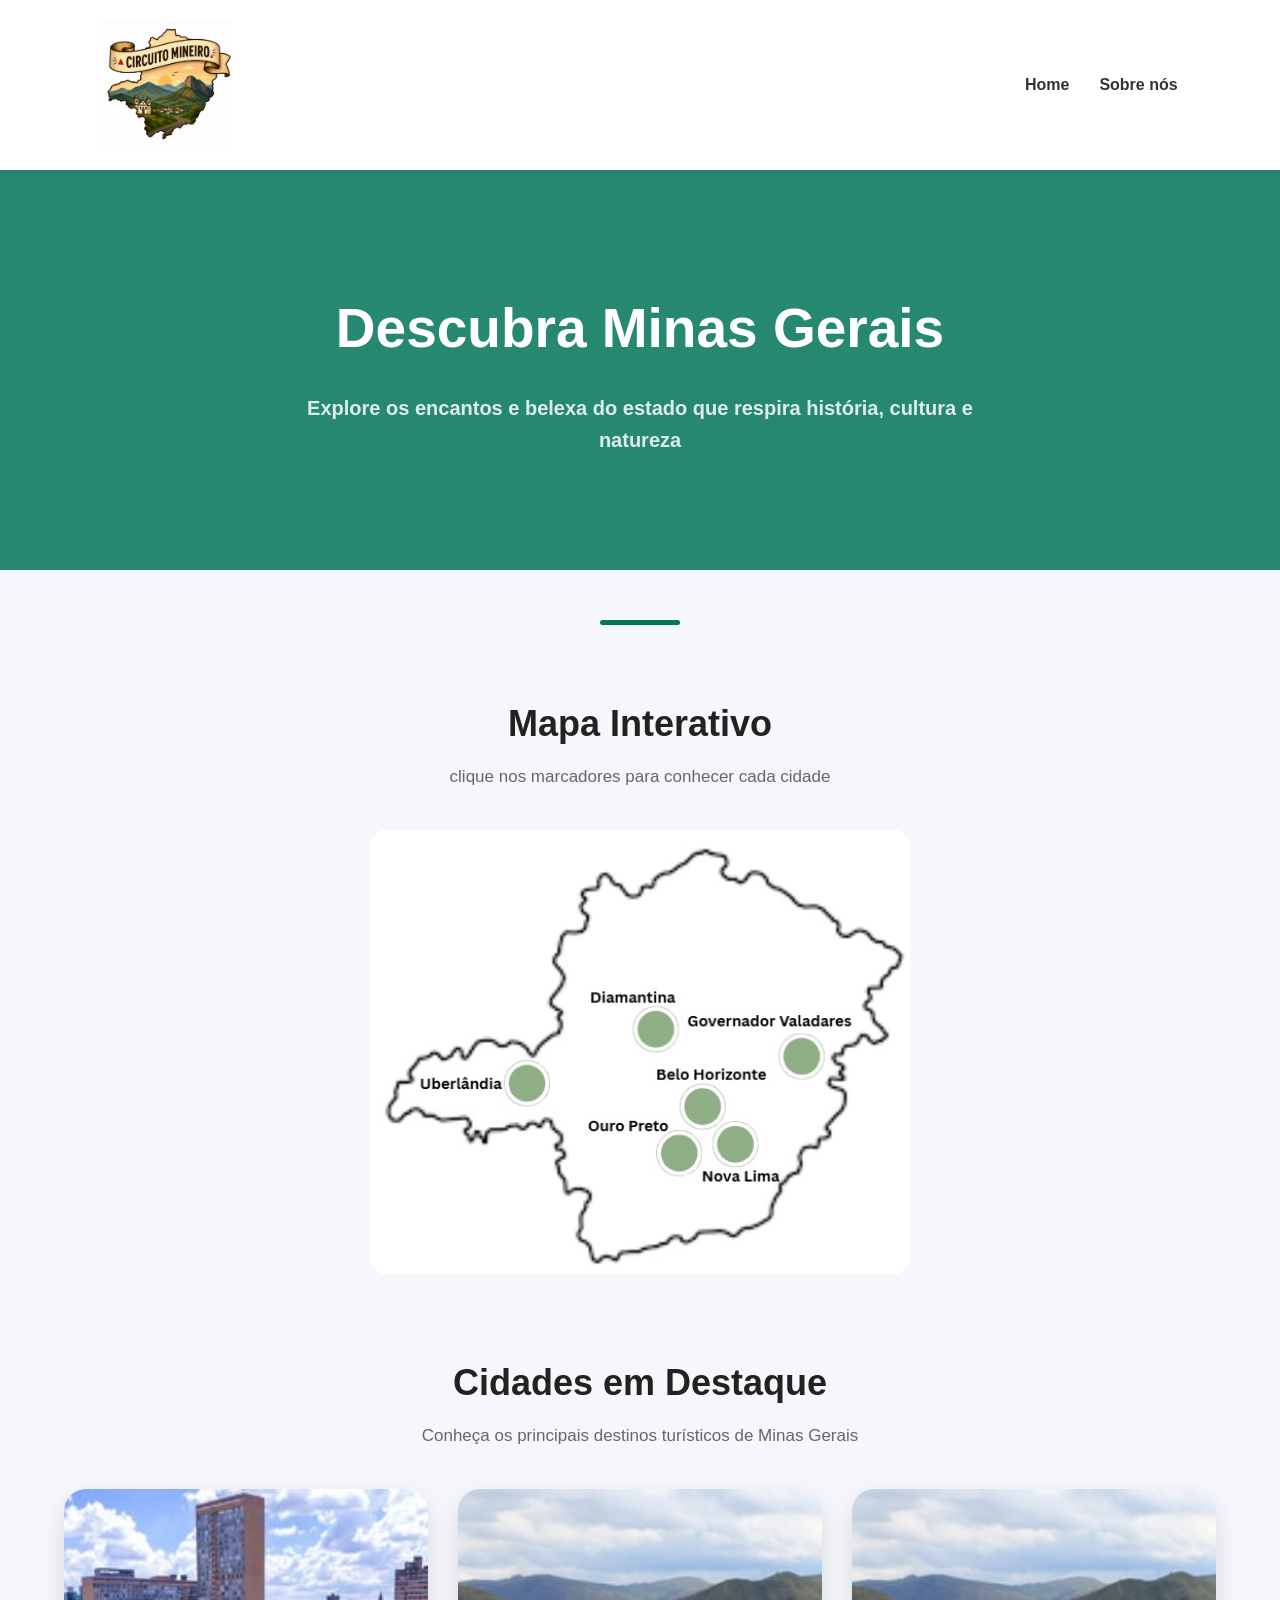
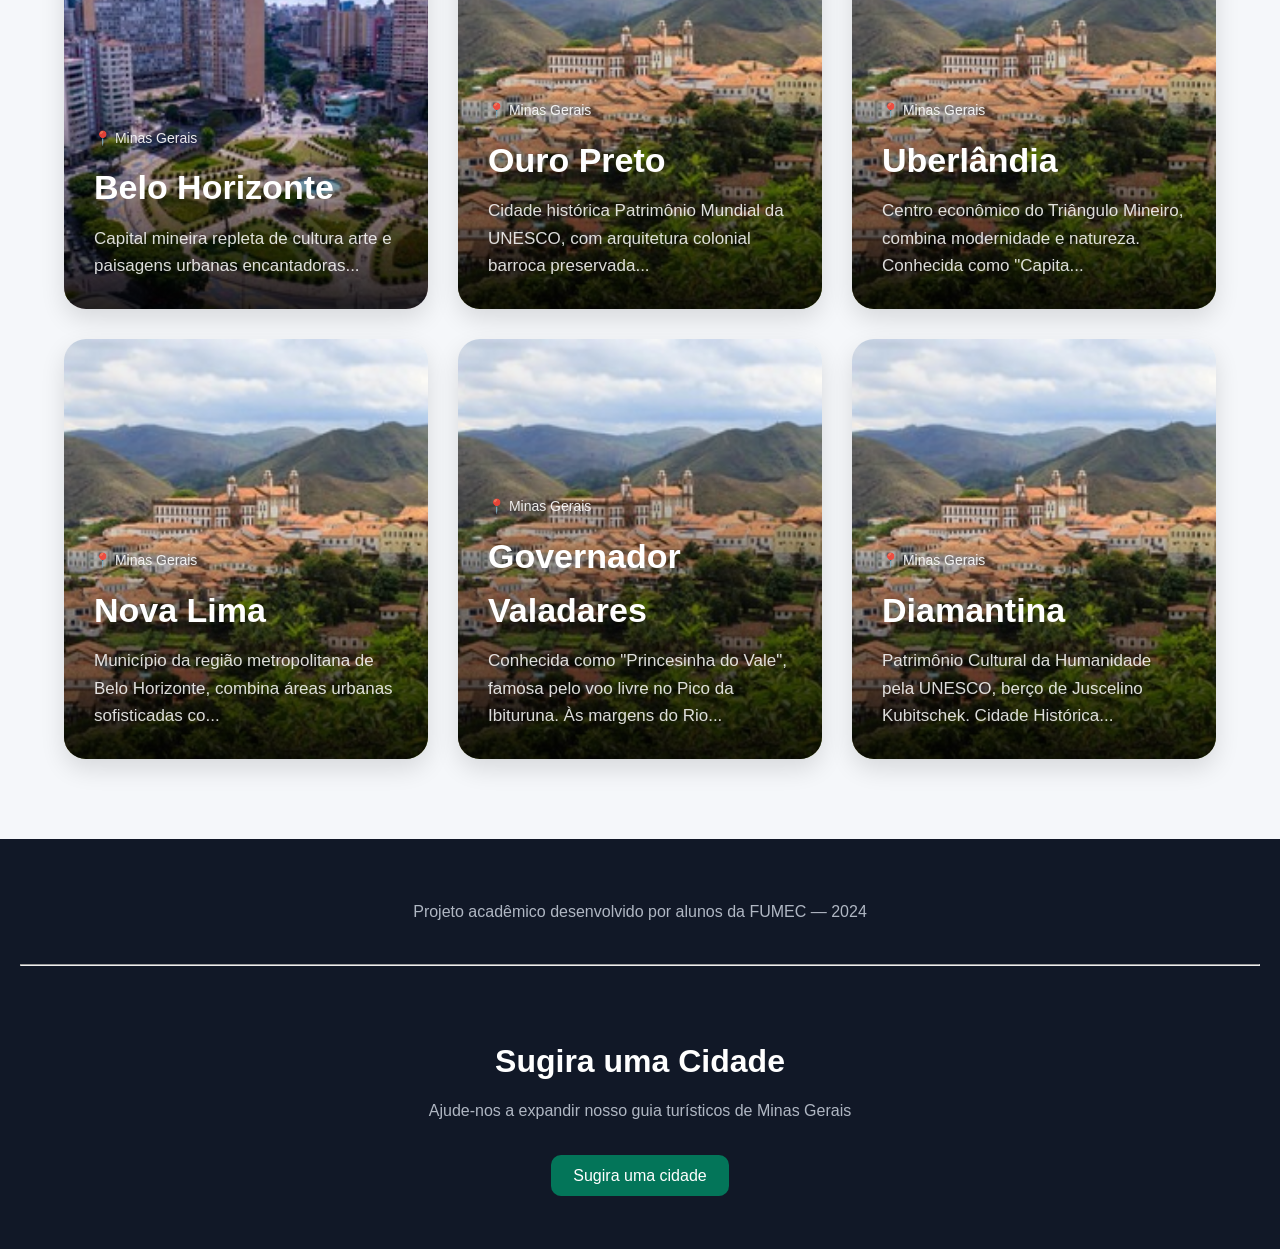
==== index.html @ 708cdb80 "mapa clicável e layout das páginas das cidades" ====
<!DOCTYPE html>
<html lang="pt-br">

<head>
    <meta charset="UTF-8">
    <meta name="viewport" content="width=device-width, initial-scale=1.0, maximum-scale=1.0">
    <title>Circuito Mineiro</title>
    <link rel="stylesheet" href="css/style.css">
</head>

<body>

    <header>

        <img class="logo" src="image/logo_site.png" alt="logo do site">

        <div class="links">
            <a href="">Home</a>
            <a href="pages/sobre_nos.html">Sobre nós</a>
        </div>

    </header>
    <div class="faixa">
        <h1>Descubra Minas Gerais</h1>
        <h4>Explore os encantos e belexa do estado que respira história, cultura e natureza</h4>
    </div>

    <div class="divisao"></div>

    <h3>Mapa Interativo</h3>
    <p>clique nos marcadores para conhecer cada cidade</p>

    <img class="mapa" usemap="#mapaMinas" src="image/mapa_minas.png.jpeg" alt="Mapa de Minas Gerais">

    <map name="mapaMinas">
        <area shape="circle" coords="323,267,23" href="pages/belo_horizonte.html" alt="Belo Horizonte">
        <area shape="circle" coords="356,307,23" href="" alt="Nova Lima">
        <area shape="circle" coords="150,247,23" href="" alt="Uberlândia">
        <area shape="circle" coords="278,191,23" href="" alt="Diamantina">
        <area shape="circle" coords="300,315,23" href="" alt="Ouro Preto">
        <area shape="circle" coords="421,220,24" href="" alt="Governador Valadares">
    </map>

    <h3>Cidades em Destaque</h3>
    <p>Conheça os principais destinos turísticos de Minas Gerais</p>

    <div class="grid">

        <div class="card">
           <a href="pages/belo_horizonte.html"><img src="image/! Belo Horizonte.png"></a> 

            <div class="overlay">
                <span>📍 Minas Gerais</span>
                <h2>Belo Horizonte</h2>
                <p>Capital mineira repleta de cultura arte e paisagens urbanas encantadoras...</p>
            </div>
        </div>

        <div class="card">
            <img src="image/! Ouro Preto.png">

            <div class="overlay">
                <span>📍 Minas Gerais</span>
                <h2>Ouro Preto</h2>
                <p>Cidade histórica Patrimônio Mundial da UNESCO, com arquitetura colonial barroca preservada...</p>
            </div>
        </div>

        <div class="card">
            <img src="image/! Ouro Preto.png">

            <div class="overlay">
                <span>📍 Minas Gerais</span>
                <h2>Uberlândia</h2>
                <p>Centro econômico do Triângulo Mineiro, combina modernidade e natureza. Conhecida como "Capita...</p>
            </div>
        </div>

        <div class="card">
            <img src="image/! Ouro Preto.png">

            <div class="overlay">
                <span>📍 Minas Gerais</span>
                <h2>Nova Lima</h2>
                <p>Município da região metropolitana de Belo Horizonte, combina áreas urbanas sofisticadas co...</p>
            </div>
        </div>

        <div class="card">
            <img src="image/! Ouro Preto.png">

            <div class="overlay">
                <span>📍 Minas Gerais</span>
                <h2>Governador Valadares</h2>
                <p>Conhecida como "Princesinha do Vale", famosa pelo voo livre no Pico da Ibituruna. Às margens do
                    Rio...</p>
            </div>
        </div>


        <div class="card">
            <img src="image/! Ouro Preto.png">

            <div class="overlay">
                <span>📍 Minas Gerais</span>
                <h2>Diamantina</h2>
                <p>Patrimônio Cultural da Humanidade pela UNESCO, berço de Juscelino Kubitschek. Cidade Histórica...</p>
            </div>
        </div>

    </div>

    <footer class="rodape">
        <p class="cor">Projeto acadêmico desenvolvido por alunos da FUMEC — 2024</p>
        <hr>
        <h3 class="color">Sugira uma Cidade</h3>
        <p class="cor">Ajude-nos a expandir nosso guia turísticos de Minas Gerais</p>
       
        <a class="btn" href="../pages/sugestao.html">Sugira uma cidade</a>
    </footer>

</body>

</html>
---- css/style.css ----
* {
    margin: 0;
    padding: 0;
    box-sizing: border-box;
}

body {
    background-color: #f5f7fa;
    font-family: Arial, Helvetica, sans-serif;
    color: #333;
    line-height: 1.6;
}

/* HEADER */

header {
    width: 100%;
    background-color: white;

    display: flex;
    justify-content: space-between;
    align-items: center;

    padding: 20px 8%;

    position: sticky;
    top: 0;

    z-index: 1000;

    box-shadow: 0 2px 10px rgba(0,0,0,0.05);
}

.logo {
    width: 130px;
}

.mapa {
    display: block;
    width: 540px;
    margin: 40px auto 80px auto;
    border-radius: 15px;
}

.mapa:hover {
    transform: scale(1.02);
}

.links {
    display: flex;
    gap: 30px;
}

.links a {
    text-decoration: none;
    color: #333;
    font-weight: 600;
    transition: 0.3s;
}

.links a:hover {
    color: #037559;
}

/* HERO */

.faixa {
    width: 100%;
    min-height: 400px;

    background: linear-gradient(
        rgba(3, 117, 89, 0.85),
        rgba(3, 117, 89, 0.85)
    );

    display: flex;
    flex-direction: column;
    justify-content: center;
    align-items: center;

    text-align: center;

    padding: 40px 20px;
}

.faixa h1 {
    font-size: 55px;
    color: white;
    margin-bottom: 20px;
}

.faixa h4 {
    font-size: 20px;
    color: rgba(255,255,255,0.85);
    max-width: 700px;
}

/* TITULOS */

h3 {
    text-align: center;
    font-size: 36px;
    margin-top: 70px;
    margin-bottom: 10px;
    color: #222;
}

p {
    text-align: center;
    color: #666;
    margin-bottom: 40px;
    font-size: 17px;
}

/* GRID */

.grid {
    width: 90%;
    max-width: 1200px;
    margin: 0 auto 80px auto;
    display: grid;
    grid-template-columns: repeat(auto-fit, minmax(320px, 1fr));
    gap: 30px;
}

/* CARD */

.card {
    position: relative;
    height: 420px;
    border-radius: 22px;
    overflow: hidden;
    cursor: pointer;
    box-shadow: 0 10px 25px rgba(0,0,0,0.12);
    transition: 0.4s;
}

.card:hover {
    transform: translateY(-8px);
}

.card img {
    width: 100%;
    height: 100%;
    object-fit: cover;
    transition: 0.4s;
}

.card:hover img {
    transform: scale(1.08);
}

/* OVERLAY */

.overlay {
    position: absolute;
    bottom: 0;
    left: 0;
    width: 100%;
    padding: 30px;
    color: white;
    background: linear-gradient(
        transparent,
        rgba(0,0,0,0.85)
    );
}

.overlay span {
    font-size: 14px;
    opacity: 0.9;
}

.overlay h2 {
    font-size: 34px;
    margin: 10px 0;
}

.overlay p {
    text-align: left;
    color: rgba(255,255,255,0.85);
    margin-bottom: 0;
}

/* DIVISÃO */

.divisao {
    width: 80px;
    height: 5px;
    background-color: #037559;
    margin: 50px auto;
    border-radius: 10px;
}

/* FOOTER */

.rodape {
    background-color: #111827;
    padding: 60px 20px;
    text-align: center;
}

.color {
    color: white;
    font-size: 32px;
    margin-bottom: 10px;
}

.cor {
    color: #b0b7c3;
    font-size: 16px;
}
.btn {
    background-color: #037559;

    color: white;

    text-decoration: none;

    padding: 12px 22px;

    border-radius: 10px;

    transition: 0.3s;
}

.btn:hover {
    background-color: #025c46;
}

/* RESPONSIVO */

@media (max-width: 768px) {

    header {
        flex-direction: column;
        gap: 20px;
    }

    .links {
        flex-direction: column;
        text-align: center;
        gap: 15px;
    }

    .faixa h1 {
        font-size: 40px;
    }

    .faixa h4 {
        font-size: 18px;
    }

    h3 {
        font-size: 30px;
    }

    .card {
        height: 350px;
    }

    .overlay h2 {
        font-size: 28px;
    }
}
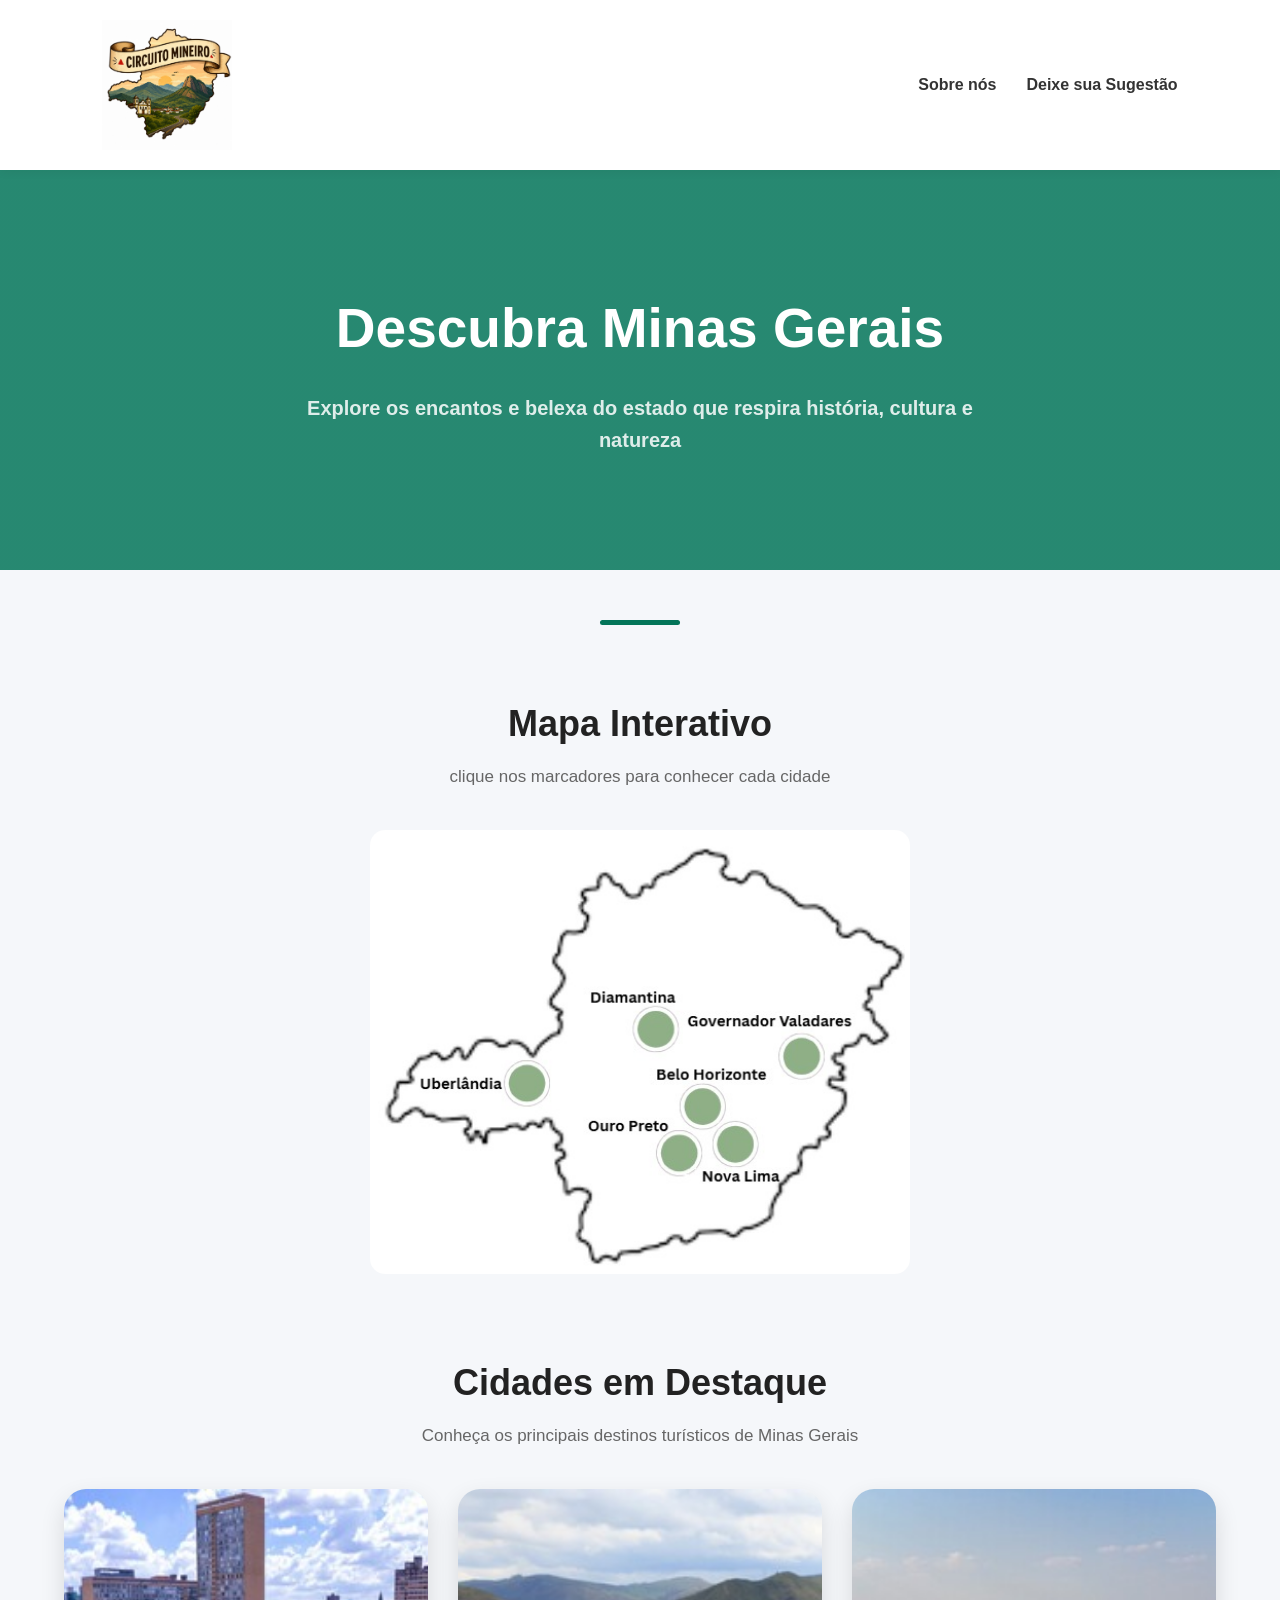
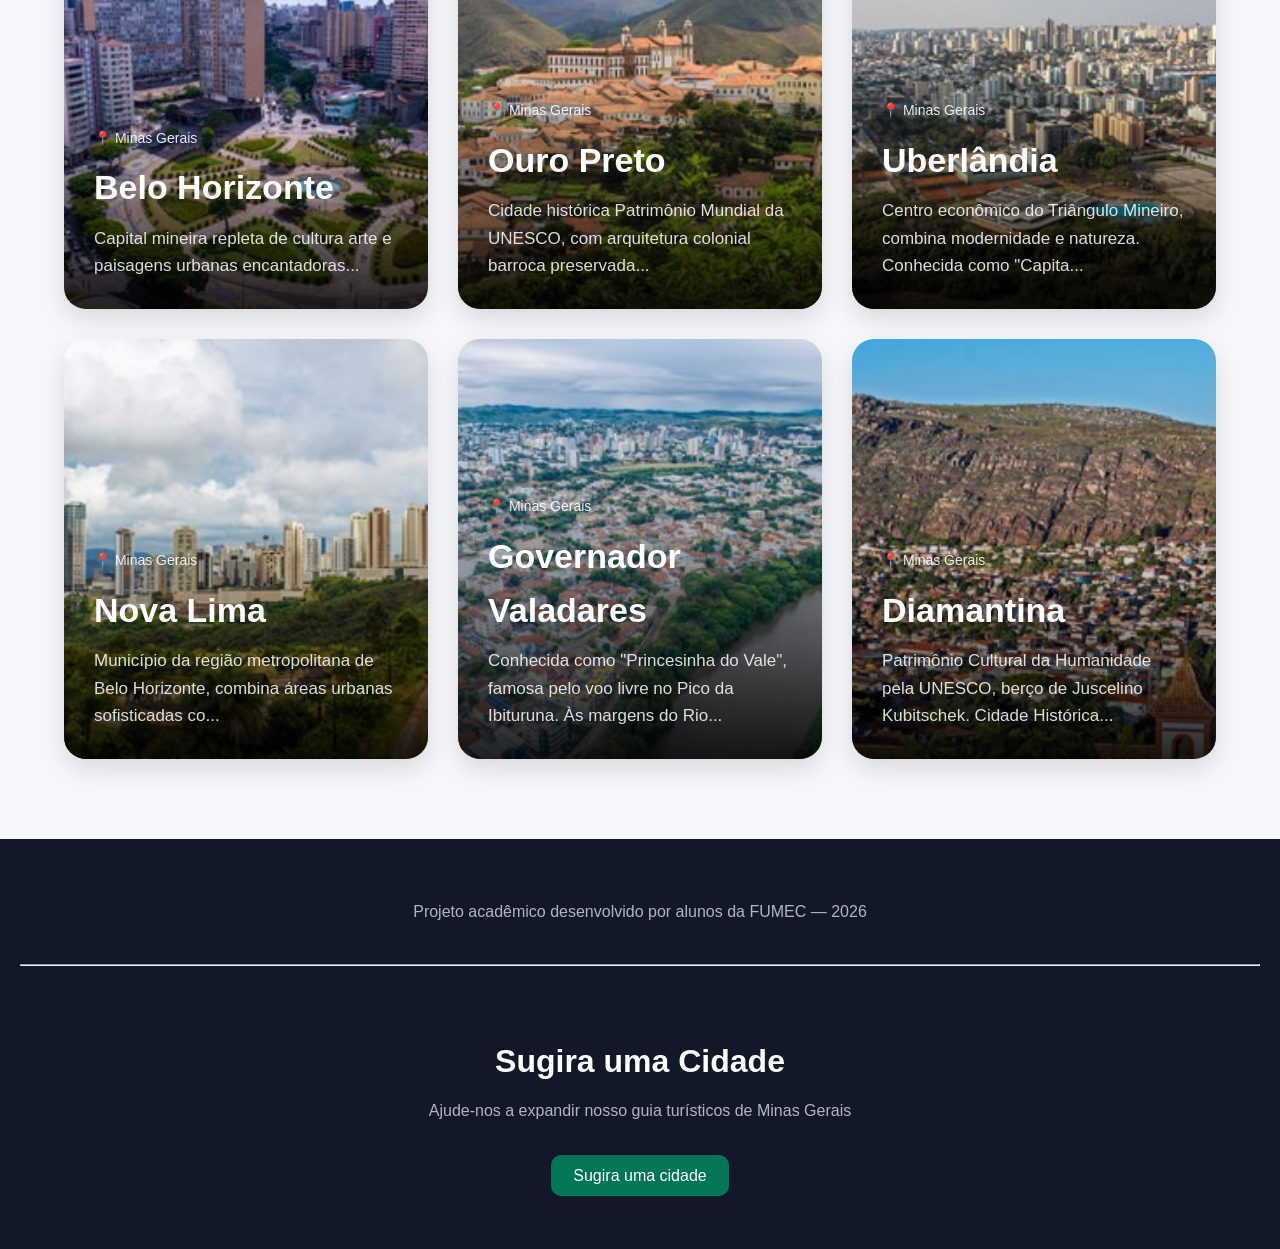
==== commit a1ed69fc: "Revisão + Edições Gerais + pages/cards" ====
--- a/index.html
+++ b/index.html
@@ -15,8 +15,8 @@
         <img class="logo" src="image/logo_site.png" alt="logo do site">
 
         <div class="links">
-            <a href="">Home</a>
             <a href="pages/sobre_nos.html">Sobre nós</a>
+            <a href="#finalpag">Deixe sua Sugestão</a>
         </div>
 
     </header>
@@ -30,7 +30,7 @@
     <h3>Mapa Interativo</h3>
     <p>clique nos marcadores para conhecer cada cidade</p>
 
-    <img class="mapa" usemap="#mapaMinas" src="image/mapa_minas.png.jpeg" alt="Mapa de Minas Gerais">
+    <img class="mapa" usemap="#mapaMinas" src="image/mapa_minas.png.png" alt="Mapa de Minas Gerais">
 
     <map name="mapaMinas">
         <area shape="circle" coords="323,267,23" href="pages/belo_horizonte.html" alt="Belo Horizonte">
@@ -47,7 +47,7 @@
     <div class="grid">
 
         <div class="card">
-           <a href="pages/belo_horizonte.html"><img src="image/! Belo Horizonte.png"></a> 
+            <a href="pages/belo_horizonte.html"><img src="image/! Belo Horizonte.png"></a>
 
             <div class="overlay">
                 <span>📍 Minas Gerais</span>
@@ -57,7 +57,7 @@
         </div>
 
         <div class="card">
-            <img src="image/! Ouro Preto.png">
+            <a href="pages/ouro_preto.html"><img src="image/! Ouro Preto.png"></a>
 
             <div class="overlay">
                 <span>📍 Minas Gerais</span>
@@ -67,7 +67,7 @@
         </div>
 
         <div class="card">
-            <img src="image/! Ouro Preto.png">
+            <a href="pages/uberlandia.html"><img src="image/! Uberlandia.png"></a>
 
             <div class="overlay">
                 <span>📍 Minas Gerais</span>
@@ -77,7 +77,7 @@
         </div>
 
         <div class="card">
-            <img src="image/! Ouro Preto.png">
+            <a href="pages/nova_lima.html"><img src="image/! Nova Lima.png"></a>
 
             <div class="overlay">
                 <span>📍 Minas Gerais</span>
@@ -87,7 +87,7 @@
         </div>
 
         <div class="card">
-            <img src="image/! Ouro Preto.png">
+            <a href="pages/governador_valadares.html"><img src="image/! Governador Valadares.png"></a>
 
             <div class="overlay">
                 <span>📍 Minas Gerais</span>
@@ -99,7 +99,7 @@
 
 
         <div class="card">
-            <img src="image/! Ouro Preto.png">
+            <a href="pages/diamantina.html"><img src="image/! Diamantina.png"></a>
 
             <div class="overlay">
                 <span>📍 Minas Gerais</span>
@@ -111,12 +111,14 @@
     </div>
 
     <footer class="rodape">
-        <p class="cor">Projeto acadêmico desenvolvido por alunos da FUMEC — 2024</p>
+        <footer id="finalpag">
+            <a href="#finalpag"></a>
+        </footer>
+        <p class="cor">Projeto acadêmico desenvolvido por alunos da FUMEC — 2026</p>
         <hr>
         <h3 class="color">Sugira uma Cidade</h3>
         <p class="cor">Ajude-nos a expandir nosso guia turísticos de Minas Gerais</p>
-       
-        <a class="btn" href="../pages/sugestao.html">Sugira uma cidade</a>
+        <a class="btn" href="./pages/sugestao.html">Sugira uma cidade</a>
     </footer>
 
 </body>
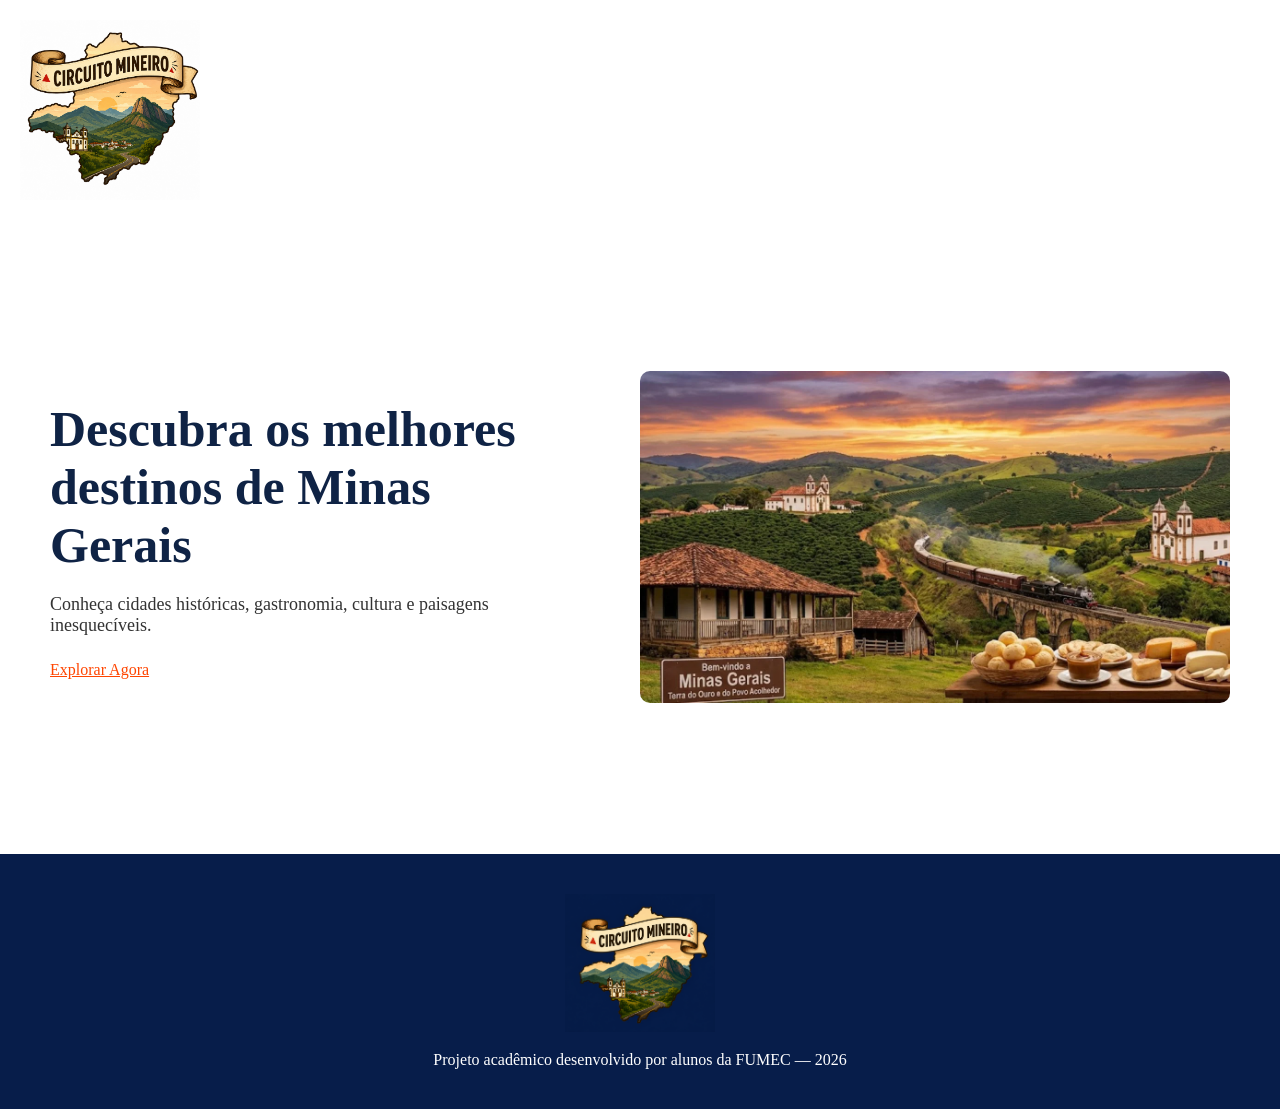
==== commit 3b5ee838: "Java Script + lading page + style.css" ====
--- a/index.html
+++ b/index.html
@@ -3,122 +3,45 @@
 
 <head>
     <meta charset="UTF-8">
-    <meta name="viewport" content="width=device-width, initial-scale=1.0, maximum-scale=1.0">
+    <meta name="viewport" content="width=device-width, initial-scale=1.0">
     <title>Circuito Mineiro</title>
-    <link rel="stylesheet" href="css/style.css">
+
+    <link rel="stylesheet" href="css/style_lading_page.css">
+    <link rel="icon" type="image/png" href="./image/logo_site.png">
 </head>
 
 <body>
 
     <header>
+        <img class="logo" src="image/logo_site.png" alt="Logo">
+    </header>
 
-        <img class="logo" src="image/logo_site.png" alt="logo do site">
+    <section class="banner">
 
-        <div class="links">
-            <a href="pages/sobre_nos.html">Sobre nós</a>
-            <a href="#finalpag">Deixe sua Sugestão</a>
-        </div>
+        
+            <div class="texto">
+                <h1>Descubra os melhores destinos de Minas Gerais</h1>
 
-    </header>
-    <div class="faixa">
-        <h1>Descubra Minas Gerais</h1>
-        <h4>Explore os encantos e belexa do estado que respira história, cultura e natureza</h4>
-    </div>
+                <p>
+                    Conheça cidades históricas, gastronomia,
+                    cultura e paisagens inesquecíveis.
+                </p>
 
-    <div class="divisao"></div>
+            <a style="color: orangered; " href="pagPrincipal.html">Explorar Agora</a>
+            </div>
 
-    <h3>Mapa Interativo</h3>
-    <p>clique nos marcadores para conhecer cada cidade</p>
+            <div class="imagem">
+                <img src="image/CapaMG.png" alt="Minas Gerais">
+            </div>
+       
+    </section>
 
-    <img class="mapa" usemap="#mapaMinas" src="image/mapa_minas.png.png" alt="Mapa de Minas Gerais">
+    <footer>
+        <img class="logo-footer" src="image/CMfundo.png" alt="Logo">
 
-    <map name="mapaMinas">
-        <area shape="circle" coords="323,267,23" href="pages/belo_horizonte.html" alt="Belo Horizonte">
-        <area shape="circle" coords="356,307,23" href="" alt="Nova Lima">
-        <area shape="circle" coords="150,247,23" href="" alt="Uberlândia">
-        <area shape="circle" coords="278,191,23" href="" alt="Diamantina">
-        <area shape="circle" coords="300,315,23" href="" alt="Ouro Preto">
-        <area shape="circle" coords="421,220,24" href="" alt="Governador Valadares">
-    </map>
-
-    <h3>Cidades em Destaque</h3>
-    <p>Conheça os principais destinos turísticos de Minas Gerais</p>
-
-    <div class="grid">
-
-        <div class="card">
-            <a href="pages/belo_horizonte.html"><img src="image/! Belo Horizonte.png"></a>
-
-            <div class="overlay">
-                <span>📍 Minas Gerais</span>
-                <h2>Belo Horizonte</h2>
-                <p>Capital mineira repleta de cultura arte e paisagens urbanas encantadoras...</p>
-            </div>
-        </div>
-
-        <div class="card">
-            <a href="pages/ouro_preto.html"><img src="image/! Ouro Preto.png"></a>
-
-            <div class="overlay">
-                <span>📍 Minas Gerais</span>
-                <h2>Ouro Preto</h2>
-                <p>Cidade histórica Patrimônio Mundial da UNESCO, com arquitetura colonial barroca preservada...</p>
-            </div>
-        </div>
-
-        <div class="card">
-            <a href="pages/uberlandia.html"><img src="image/! Uberlandia.png"></a>
-
-            <div class="overlay">
-                <span>📍 Minas Gerais</span>
-                <h2>Uberlândia</h2>
-                <p>Centro econômico do Triângulo Mineiro, combina modernidade e natureza. Conhecida como "Capita...</p>
-            </div>
-        </div>
-
-        <div class="card">
-            <a href="pages/nova_lima.html"><img src="image/! Nova Lima.png"></a>
-
-            <div class="overlay">
-                <span>📍 Minas Gerais</span>
-                <h2>Nova Lima</h2>
-                <p>Município da região metropolitana de Belo Horizonte, combina áreas urbanas sofisticadas co...</p>
-            </div>
-        </div>
-
-        <div class="card">
-            <a href="pages/governador_valadares.html"><img src="image/! Governador Valadares.png"></a>
-
-            <div class="overlay">
-                <span>📍 Minas Gerais</span>
-                <h2>Governador Valadares</h2>
-                <p>Conhecida como "Princesinha do Vale", famosa pelo voo livre no Pico da Ibituruna. Às margens do
-                    Rio...</p>
-            </div>
-        </div>
-
-
-        <div class="card">
-            <a href="pages/diamantina.html"><img src="image/! Diamantina.png"></a>
-
-            <div class="overlay">
-                <span>📍 Minas Gerais</span>
-                <h2>Diamantina</h2>
-                <p>Patrimônio Cultural da Humanidade pela UNESCO, berço de Juscelino Kubitschek. Cidade Histórica...</p>
-            </div>
-        </div>
-
-    </div>
-
-    <footer class="rodape">
-        <footer id="finalpag">
-            <a href="#finalpag"></a>
-        </footer>
-        <p class="cor">Projeto acadêmico desenvolvido por alunos da FUMEC — 2026</p>
-        <hr>
-        <h3 class="color">Sugira uma Cidade</h3>
-        <p class="cor">Ajude-nos a expandir nosso guia turísticos de Minas Gerais</p>
-        <a class="btn" href="./pages/sugestao.html">Sugira uma cidade</a>
+        <p>
+            Projeto acadêmico desenvolvido por alunos da FUMEC — 2026
+        </p>
     </footer>
 
 </body>
--- a/css/style_lading_page.css
+++ b/css/style_lading_page.css
@@ -0,0 +1,98 @@
+/* Remove margens padrão */
+* {
+    margin: 0;
+    padding: 0;
+    box-sizing: border-box;
+}
+
+/* Cabeçalho */
+header {
+    padding: 20px;
+}
+
+.logo {
+    width: 180px;
+}
+
+/* Área principal */
+.banner {
+    display: flex;
+    align-items: center;
+    justify-content: space-between;
+
+    min-height: 70vh;
+
+    padding: 50px;
+}
+
+/* Texto */
+.texto {
+    width: 45%;
+}
+
+.texto h1 {
+    font-size: 50px;
+    color: #0f2345;
+    margin-bottom: 20px;
+}
+
+.texto p {
+    font-size: 18px;
+    margin-bottom: 25px;
+    color: #333;
+}
+
+/* Botão */
+button {
+    background-color: #d8a32d;
+    color: white;
+
+    border: none;
+    padding: 15px 25px;
+
+    border-radius: 5px;
+
+    cursor: pointer;
+}
+
+/* Imagem */
+.imagem {
+    width: 50%;
+}
+
+.imagem img {
+    width: 100%;
+    border-radius: 10px;
+}
+
+/* Rodapé */
+footer {
+    background-color: #071d4a;
+    color: white;
+
+    text-align: center;
+
+    padding: 40px 20px;
+}
+
+.logo-footer {
+    width: 150px;
+    margin-bottom: 15px;
+}
+
+.faixa {
+    width: 100%;
+    min-height: 400px;
+
+    background: linear-gradient(rgba(3, 117, 89, 0.85),
+            rgba(3, 117, 89, 0.85));
+
+    display: flex;
+    flex-direction: column;
+    justify-content: center;
+    align-items: center;
+
+    text-align: center;
+
+    padding: 40px 20px;
+}
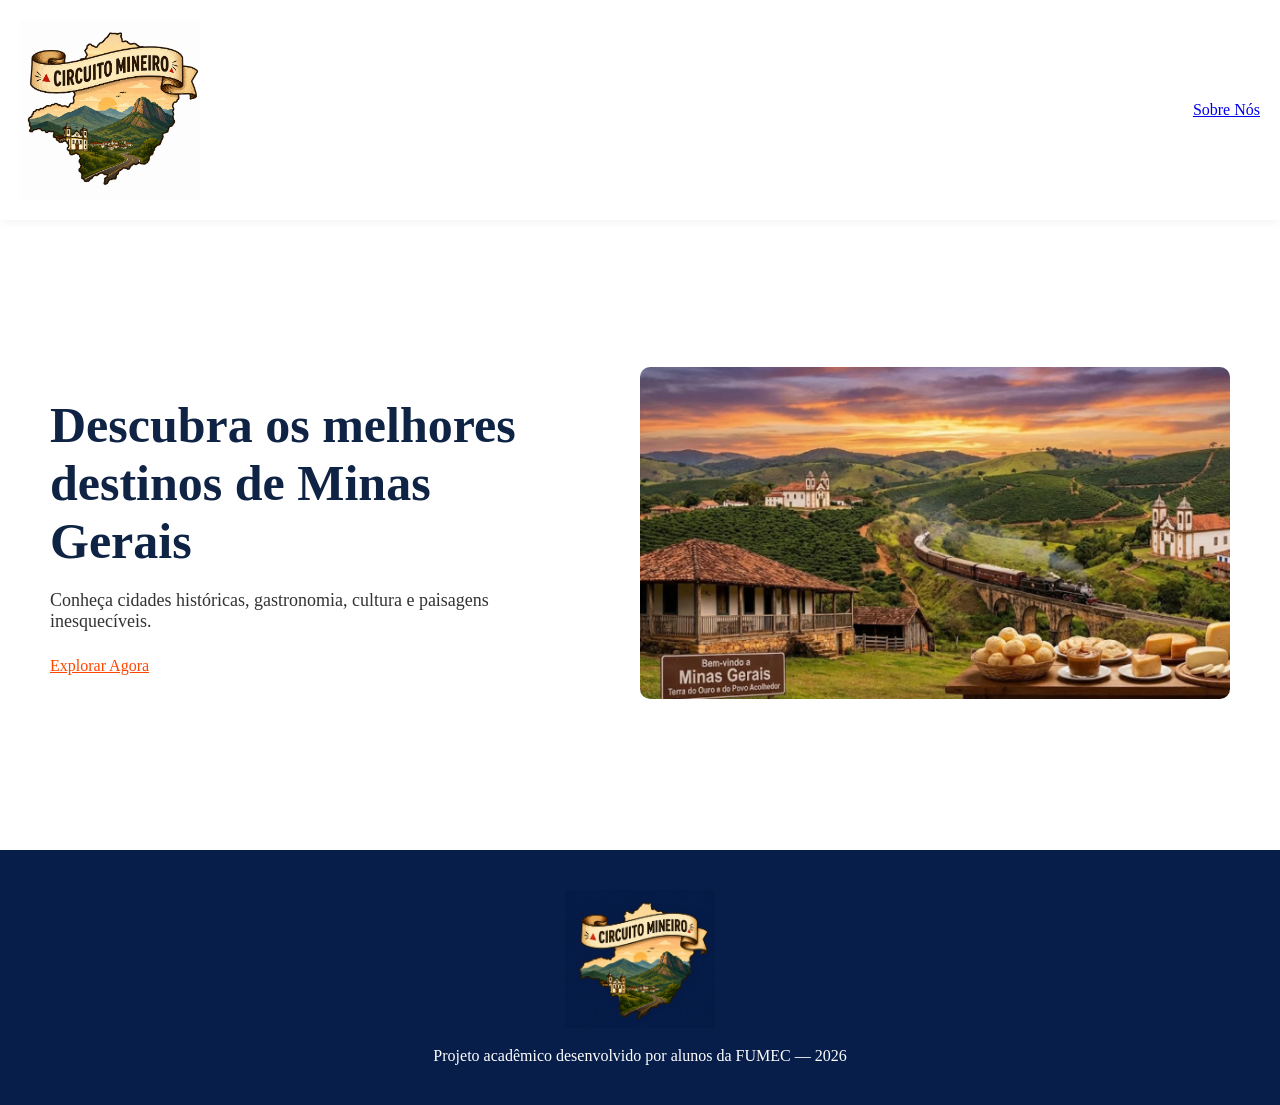
==== commit 5d404fcf: "Update index.html so adicionado um sobre nos no index" ====
--- a/index.html
+++ b/index.html
@@ -14,6 +14,8 @@
 
     <header>
         <img class="logo" src="image/logo_site.png" alt="Logo">
+
+        <a href="pages/sobre_nos.html">Sobre Nós</a>
     </header>
 
     <section class="banner">
@@ -46,4 +48,4 @@
 
 </body>
 
-</html>+</html>
--- a/css/style_lading_page.css
+++ b/css/style_lading_page.css
@@ -7,7 +7,16 @@
 
 /* Cabeçalho */
 header {
+    width: 100%;
+    background-color: white;
+    display: flex;
+    justify-content: space-between;
+    align-items: center;
     padding: 20px;
+    position: sticky;
+    z-index: 1000;
+    top: 0;
+    box-shadow: 0 2px 10px rgba(0, 0, 0, 0.05);
 }
 
 .logo {
@@ -21,7 +30,8 @@
     justify-content: space-between;
 
     min-height: 70vh;
-
+    
+    
     padding: 50px;
 }
 
@@ -95,4 +105,4 @@
     text-align: center;
 
     padding: 40px 20px;
-}+}
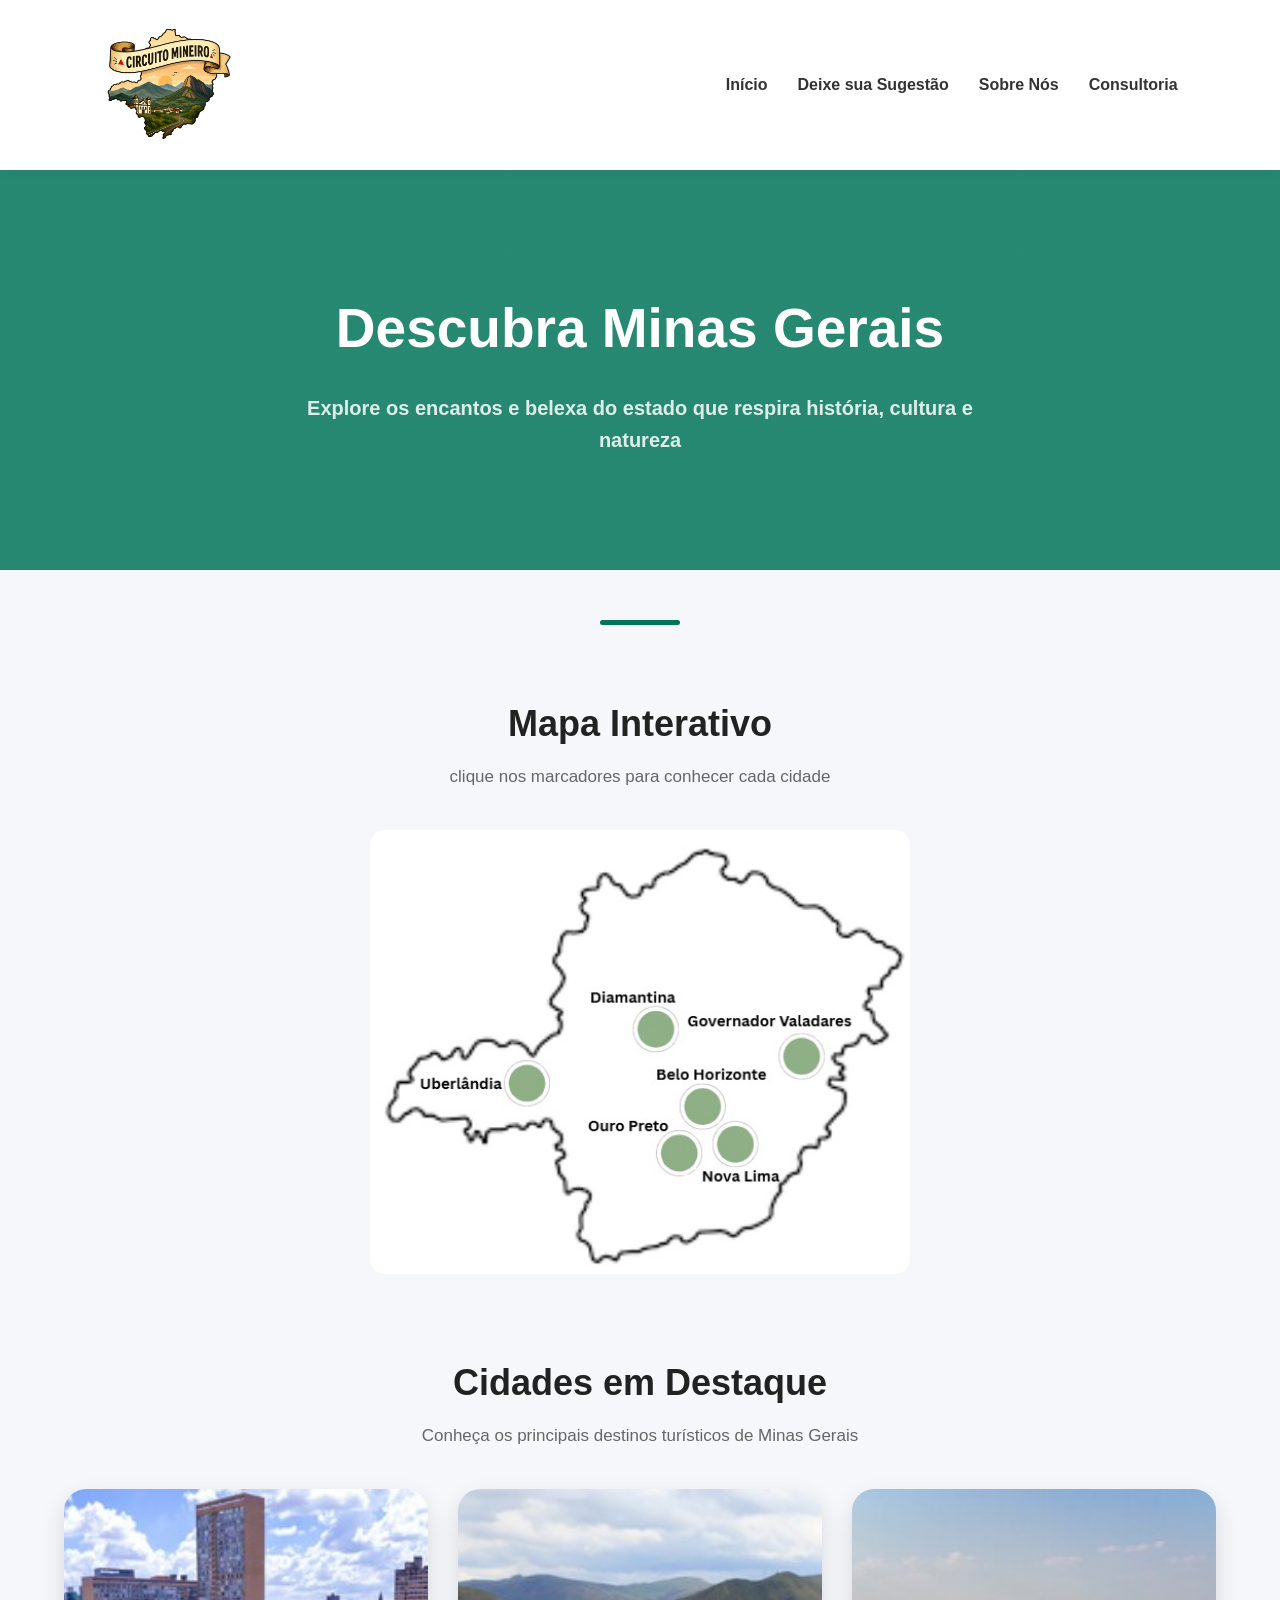
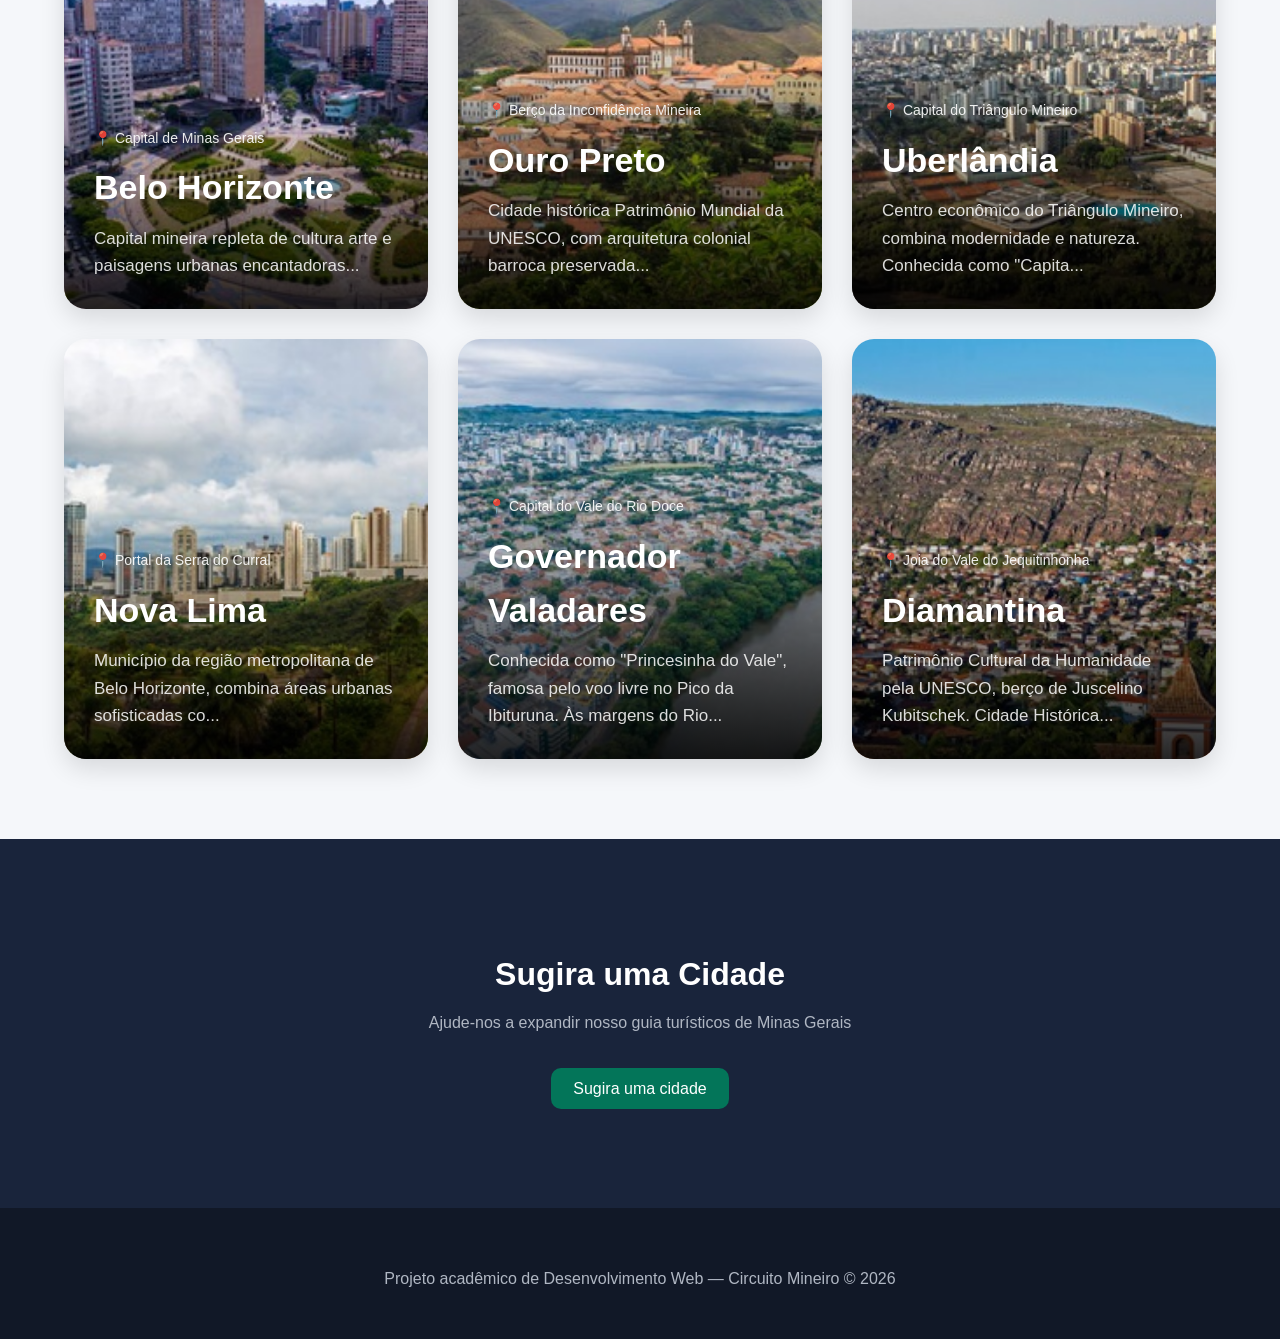
==== commit 35427bcd: "Footer + ladingPage + css + image" ====
--- a/index.html
+++ b/index.html
@@ -3,49 +3,196 @@
 
 <head>
     <meta charset="UTF-8">
-    <meta name="viewport" content="width=device-width, initial-scale=1.0">
+    <meta name="viewport" content="width=device-width, initial-scale=1.0, maximum-scale=1.0">
     <title>Circuito Mineiro</title>
-
-    <link rel="stylesheet" href="css/style_lading_page.css">
-    <link rel="icon" type="image/png" href="./image/logo_site.png">
+    <link rel="stylesheet" href="css/style.css">
+    <link rel="icon" type="logo_site" href="./image/logo_site.png">
 </head>
 
 <body>
 
     <header>
-        <img class="logo" src="image/logo_site.png" alt="Logo">
 
-        <a href="pages/sobre_nos.html">Sobre Nós</a>
+        <img class="logo" src="image/logo_site.png" alt="logo do site">
+
+        <div class="menu-toggle" id="menu-toggle">
+            ☰
+        </div>
+
+        <div class="links" id="links">
+            <a href="index.html">Início</a>
+            <a href="#finalpag">Deixe sua Sugestão</a>
+            <!-- <a href="#finalpag">Planeje sua Viagem</a> -->
+            <a href="./pages/sobre_nos.html">Sobre Nós</a>
+            <a href="./pages/consultoria.html">Consultoria</a>
+        </div>
+        <!-- 
+        <a href="index.html">Início</a>
+            <a href="#finalpag">Planeje sua Viagem</a>
+            <a href="./pages/sobre_nos.html">Sobre Nós</a>
+            <a href="./pages/consultoria.html">Consultoria</a>
+         -->
     </header>
+    <div class="faixa">
+        <h1>Descubra Minas Gerais</h1>
+        <h4>Explore os encantos e belexa do estado que respira história, cultura e natureza</h4>
+    </div>
 
-    <section class="banner">
+    <div class="divisao"></div>
 
-        
-            <div class="texto">
-                <h1>Descubra os melhores destinos de Minas Gerais</h1>
+    <h3>Mapa Interativo</h3>
+    <p>clique nos marcadores para conhecer cada cidade</p>
 
-                <p>
-                    Conheça cidades históricas, gastronomia,
-                    cultura e paisagens inesquecíveis.
-                </p>
+    <img class="mapa" id="mapa-img" usemap="#mapaMinas" src="image/mapa_minas.png.png" alt="Mapa de Minas Gerais">
 
-            <a style="color: orangered; " href="pagPrincipal.html">Explorar Agora</a>
+    <map name="mapaMinas">
+        <area shape="circle" coords="323,267,23" href="pages/belo_horizonte.html" alt="Belo Horizonte">
+        <area shape="circle" coords="356,307,23" href="pages/nova_lima.html" alt="Nova Lima">
+        <area shape="circle" coords="150,247,23" href="pages/uberlandia.html" alt="Uberlândia">
+        <area shape="circle" coords="278,191,23" href="pages/diamantina.html" alt="Diamantina">
+        <area shape="circle" coords="300,315,23" href="pages/ouro_preto.html" alt="Ouro Preto">
+        <area shape="circle" coords="421,220,24" href="pages/governador_valadares.html" alt="Governador Valadares">
+    </map>
+
+    <h3>Cidades em Destaque</h3>
+    <p>Conheça os principais destinos turísticos de Minas Gerais</p>
+
+    <div class="grid">
+
+        <div class="card">
+            <a href="pages/belo_horizonte.html"><img src="image/! Belo Horizonte.png"></a>
+
+            <div class="overlay">
+                <span>📍 Capital de Minas Gerais</span>
+                <h2>Belo Horizonte</h2>
+                <p>Capital mineira repleta de cultura arte e paisagens urbanas encantadoras...</p>
             </div>
+        </div>
 
-            <div class="imagem">
-                <img src="image/CapaMG.png" alt="Minas Gerais">
+        <div class="card">
+            <a href="pages/ouro_preto.html"><img src="image/! Ouro Preto.png"></a>
+
+            <div class="overlay">
+                <span>📍 Berço da Inconfidência Mineira</span>
+                <h2>Ouro Preto</h2>
+                <p>Cidade histórica Patrimônio Mundial da UNESCO, com arquitetura colonial barroca preservada...</p>
             </div>
-       
-    </section>
+        </div>
 
-    <footer>
-        <img class="logo-footer" src="image/CMfundo.png" alt="Logo">
+        <div class="card">
+            <a href="pages/uberlandia.html"><img src="image/! Uberlandia.png"></a>
 
-        <p>
-            Projeto acadêmico desenvolvido por alunos da FUMEC — 2026
-        </p>
+            <div class="overlay">
+                <span>📍 Capital do Triângulo Mineiro</span>
+                <h2>Uberlândia</h2>
+                <p>Centro econômico do Triângulo Mineiro, combina modernidade e natureza. Conhecida como "Capita...</p>
+            </div>
+        </div>
+
+        <div class="card">
+            <a href="pages/nova_lima.html"><img src="image/! Nova Lima.png"></a>
+
+            <div class="overlay">
+                <span>📍 Portal da Serra do Curral</span>
+                <h2>Nova Lima</h2>
+                <p>Município da região metropolitana de Belo Horizonte, combina áreas urbanas sofisticadas co...</p>
+            </div>
+        </div>
+
+        <div class="card">
+            <a href="pages/governador_valadares.html"><img src="image/! Governador Valadares.png"></a>
+
+            <div class="overlay">
+                <span>📍 Capital do Vale do Rio Doce</span>
+                <h2>Governador Valadares</h2>
+                <p>Conhecida como "Princesinha do Vale", famosa pelo voo livre no Pico da Ibituruna. Às margens do
+                    Rio...</p>
+            </div>
+        </div>
+
+
+        <div class="card">
+            <a href="pages/diamantina.html"><img src="image/! Diamantina.png"></a>
+
+            <div class="overlay">
+                <span>📍 Joia do Vale do Jequitinhonha</span>
+                <h2>Diamantina</h2>
+                <p>Patrimônio Cultural da Humanidade pela UNESCO, berço de Juscelino Kubitschek. Cidade Histórica...</p>
+            </div>
+        </div>
+
+    </div>
+
+    <footer class="rodape" id="finalpag">
+        <h3 class="color">Sugira uma Cidade</h3>
+        <p class="cor">Ajude-nos a expandir nosso guia turísticos de Minas Gerais</p>
+        <a class="btn" href="./pages/sugestao.html">Sugira uma cidade</a>
+        <br><br><br><br>
     </footer>
+
+    <div class="footerfixo">
+        <br><br>
+        <p class="cor">Projeto acadêmico de Desenvolvimento Web — Circuito Mineiro © 2026</p>
+    </div>
 
 </body>
 
-</html>
+<script>
+
+    // responsividade do mapa clicável
+
+    window.onload = function () {
+
+        const img = document.getElementById("mapa-img");
+        const areas = document.querySelectorAll("area");
+
+        // Coordenadas ORIGINAIS
+        const originalCoords = [
+            "323,267,23", // Belo Horizonte
+            "356,307,23", // Nova Lima
+            "150,247,23", // Uberlândia
+            "278,191,23", // Diamantina
+            "300,315,23", // Ouro Preto
+            "421,220,24"  // Governador Valadares
+        ];
+
+        function resizeMap() {
+
+            const larguraOriginal = 540;
+
+            const proporcao = img.clientWidth / larguraOriginal;
+
+            areas.forEach((area, index) => {
+
+                let coords = originalCoords[index]
+                    .split(",")
+                    .map(Number);
+
+                let novasCoords = coords.map(coord =>
+                    Math.round(coord * proporcao)
+                );
+
+                area.coords = novasCoords.join(",");
+            });
+        }
+
+        resizeMap();
+
+        window.addEventListener("resize", resizeMap);
+    };
+
+    //método hamburger para celulares
+
+    const menuToggle = document.getElementById("menu-toggle");
+
+    const links = document.getElementById("links");
+
+    menuToggle.addEventListener("click", function () {
+
+        links.classList.toggle("active");
+
+    });
+
+</script>
+
+</html>
--- a/css/style.css
+++ b/css/style.css
@@ -0,0 +1,305 @@
+* {
+    margin: 0;
+    padding: 0;
+    box-sizing: border-box;
+}
+
+body {
+    background-color: #f5f7fa;
+    font-family: Arial, Helvetica, sans-serif;
+    color: #333;
+    line-height: 1.6;
+}
+
+/* HEADER */
+
+header {
+    width: 100%;
+    background-color: white;
+
+    display: flex;
+    justify-content: space-between;
+    align-items: center;
+
+    padding: 20px 8%;
+
+    position: sticky;
+    top: 0;
+
+    z-index: 1000;
+
+    box-shadow: 0 2px 10px rgba(0, 0, 0, 0.05);
+}
+
+.logo {
+    width: 130px;
+}
+
+.mapa {
+    display: block;
+    width: 540px;
+    max-width: 95%;
+    margin: 40px auto 80px auto;
+    border-radius: 15px;
+}
+
+.links {
+    display: flex;
+    gap: 30px;
+}
+
+.links a {
+    text-decoration: none;
+    color: #333;
+    font-weight: 600;
+    transition: 0.3s;
+}
+
+.links a:hover {
+    color: #037559;
+}
+
+/* HERO */
+
+.faixa {
+    width: 100%;
+    min-height: 400px;
+
+    background: linear-gradient(rgba(3, 117, 89, 0.85),
+            rgba(3, 117, 89, 0.85));
+
+    display: flex;
+    flex-direction: column;
+    justify-content: center;
+    align-items: center;
+
+    text-align: center;
+
+    padding: 40px 20px;
+}
+
+.faixa h1 {
+    font-size: 55px;
+    color: white;
+    margin-bottom: 20px;
+}
+
+.faixa h4 {
+    font-size: 20px;
+    color: rgba(255, 255, 255, 0.85);
+    max-width: 700px;
+}
+
+/* TITULOS */
+
+h3 {
+    text-align: center;
+    font-size: 36px;
+    margin-top: 70px;
+    margin-bottom: 10px;
+    color: #222;
+}
+
+p {
+    text-align: center;
+    color: #666;
+    margin-bottom: 40px;
+    font-size: 17px;
+}
+
+/* GRID */
+
+.grid {
+    width: 90%;
+    max-width: 1200px;
+    margin: 0 auto 80px auto;
+    display: grid;
+    grid-template-columns: repeat(auto-fit, minmax(320px, 1fr));
+    gap: 30px;
+}
+
+/* CARD */
+
+.card {
+    position: relative;
+    height: 420px;
+    border-radius: 22px;
+    overflow: hidden;
+    cursor: pointer;
+    box-shadow: 0 10px 25px rgba(0, 0, 0, 0.12);
+    transition: 0.4s;
+}
+
+.card:hover {
+    transform: translateY(-8px);
+}
+
+.card img {
+    width: 100%;
+    height: 100%;
+    object-fit: cover;
+    transition: 0.4s;
+}
+
+.card:hover img {
+    transform: scale(1.08);
+}
+
+/* OVERLAY */
+
+.overlay {
+    position: absolute;
+    bottom: 0;
+    left: 0;
+    width: 100%;
+    padding: 30px;
+    color: white;
+    background: linear-gradient(transparent,
+            rgba(0, 0, 0, 0.85));
+}
+
+.overlay span {
+    font-size: 14px;
+    opacity: 0.9;
+}
+
+.overlay h2 {
+    font-size: 34px;
+    margin: 10px 0;
+}
+
+.overlay p {
+    text-align: left;
+    color: rgba(255, 255, 255, 0.85);
+    margin-bottom: 0;
+}
+
+
+.centralizar {
+    display: block;
+    width: 100%;
+    margin: auto;
+    background-image: auto;
+}
+
+/* DIVISÃO */
+
+
+.divisao {
+    width: 80px;
+    height: 5px;
+    background-color: #037559;
+    margin: 50px auto;
+    border-radius: 10px;
+}
+
+/* FOOTER */
+
+.footerfixo {
+    background-color: #111827;
+    text-align: center;
+    padding: 7px 20px;
+}
+
+.rodape {
+    background-color: #19243b;
+    padding: 40px 20px 30px 20px;
+    text-align: center;
+}
+
+.color {
+    color: white;
+    font-size: 32px;
+    margin-bottom: 10px;
+}
+
+.cor {
+    color: #b0b7c3;
+    font-size: 16px;
+    text-align: center;
+}
+
+.btn {
+    background-color: #037559;
+    color: white;
+    text-decoration: none;
+    padding: 12px 22px;
+    border-radius: 10px;
+    transition: 0.3s;
+}
+
+.btn:hover {
+    background-color: #025c46;
+}
+
+/* BOTÃO */
+
+.menu-toggle {
+    display: none;
+    font-size: 32px;
+    cursor: pointer;
+    color: #037559;
+}
+
+/* RESPONSIVO */
+
+@media (max-width: 768px) {
+
+    .menu-toggle {
+        display: block;
+    }
+
+    .links {
+        display: none;
+        position: absolute;
+        top: 90px;
+        right: 20px;
+        background-color: white;
+        width: 220px;
+        border-radius: 12px;
+        padding: 20px;
+        box-shadow: 0 5px 20px rgba(0, 0, 0, 0.15);
+        flex-direction: column;
+        gap: 20px;
+    }
+
+    .links.active {
+        display: flex;
+    }
+}
+
+/* RESPONSIVO */
+
+@media (max-width: 768px) {
+
+    header {
+        display: flex;
+        gap: 20px;
+    }
+
+    .links {
+        flex-direction: column;
+        text-align: center;
+        gap: 15px;
+    }
+
+    .faixa h1 {
+        font-size: 40px;
+    }
+
+    .faixa h4 {
+        font-size: 18px;
+    }
+
+    h3 {
+        font-size: 30px;
+    }
+
+    .card {
+        height: 350px;
+    }
+
+    .overlay h2 {
+        font-size: 28px;
+    }
+}
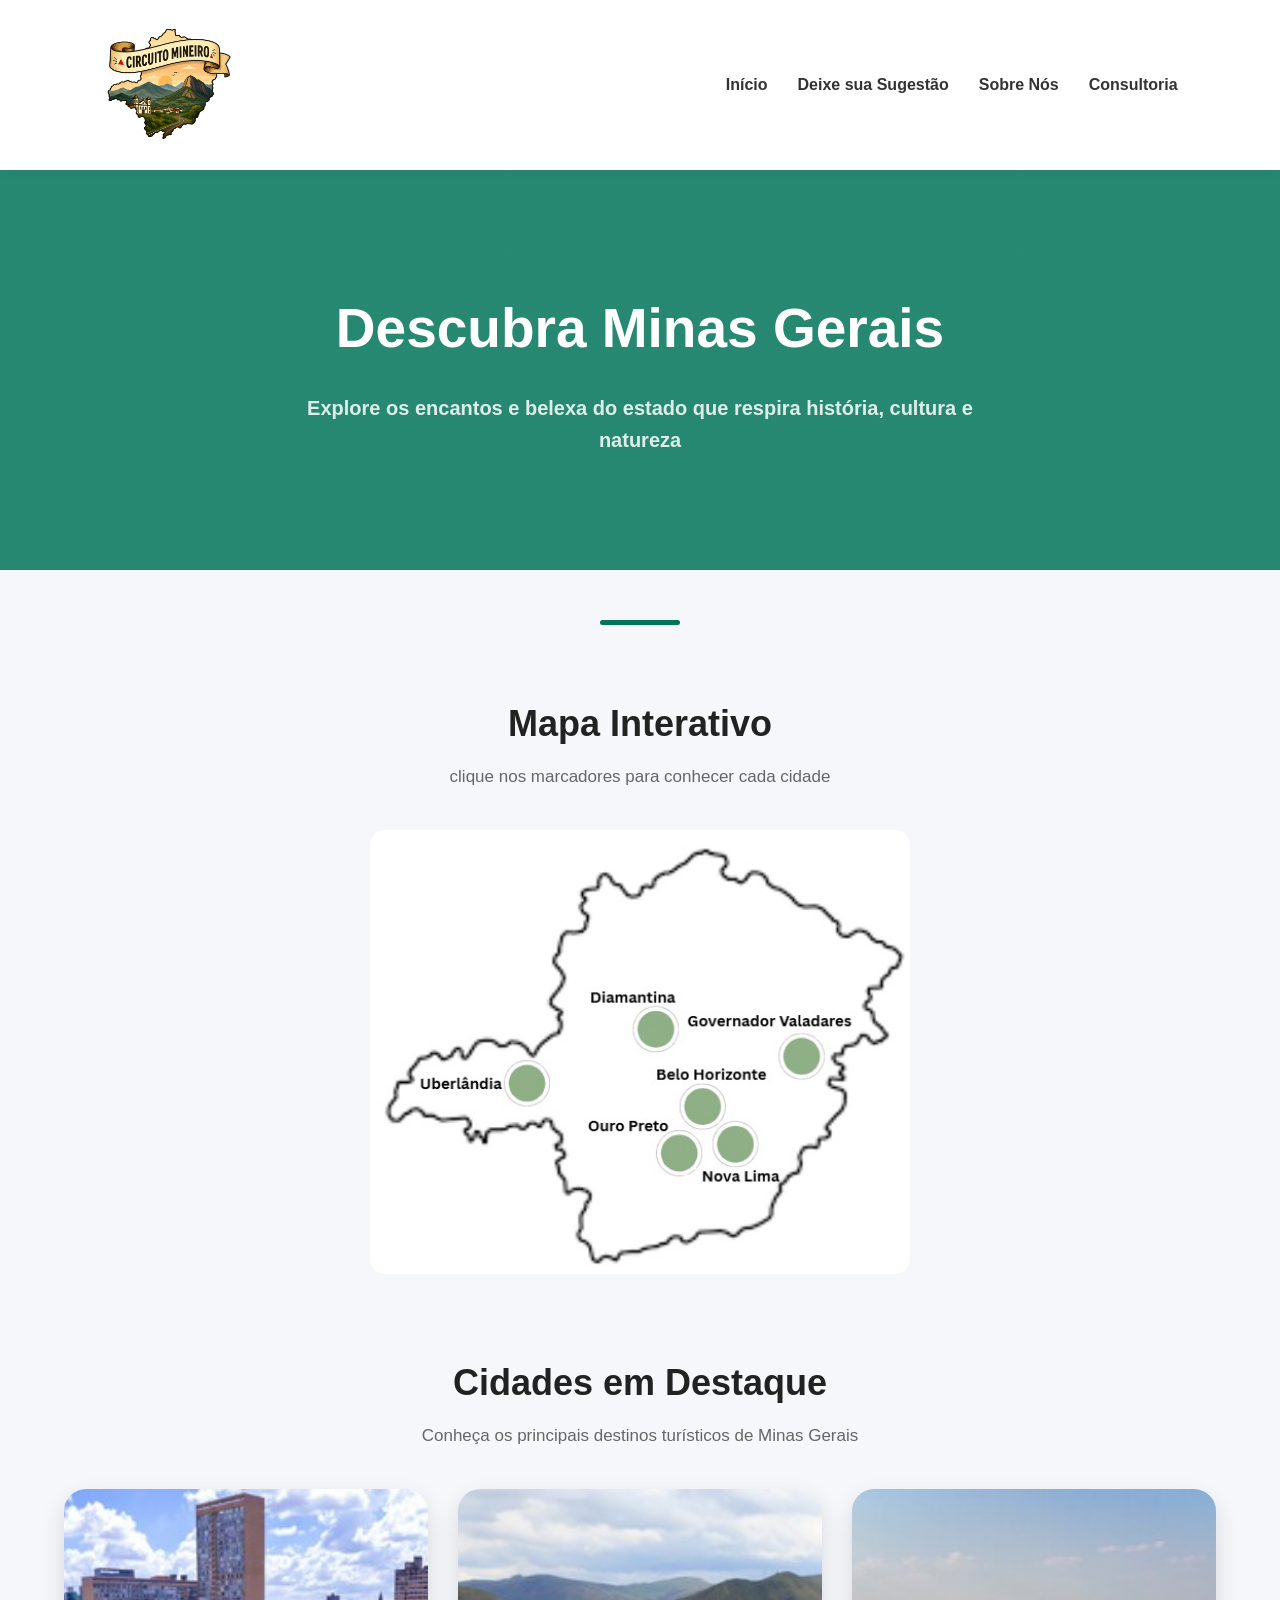
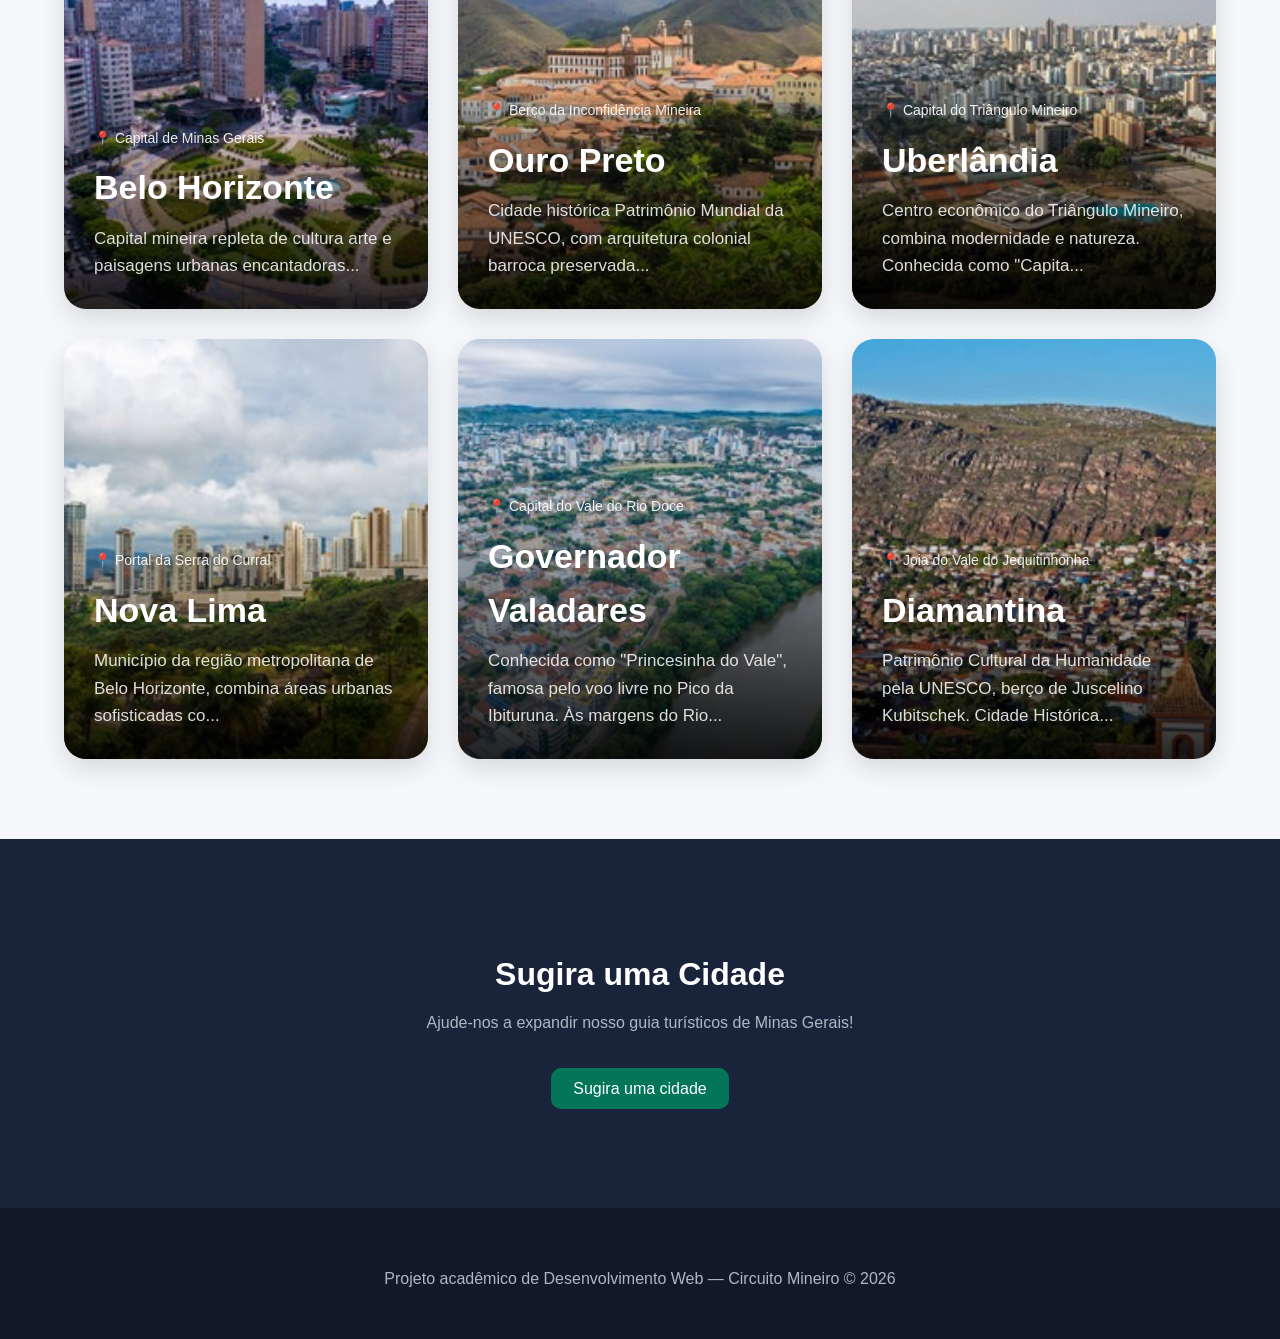
==== commit bb2337eb: "Pequenas Correções" ====
--- a/index.html
+++ b/index.html
@@ -125,7 +125,7 @@
 
     <footer class="rodape" id="finalpag">
         <h3 class="color">Sugira uma Cidade</h3>
-        <p class="cor">Ajude-nos a expandir nosso guia turísticos de Minas Gerais</p>
+        <p class="cor">Ajude-nos a expandir nosso guia turísticos de Minas Gerais!</p>
         <a class="btn" href="./pages/sugestao.html">Sugira uma cidade</a>
         <br><br><br><br>
     </footer>
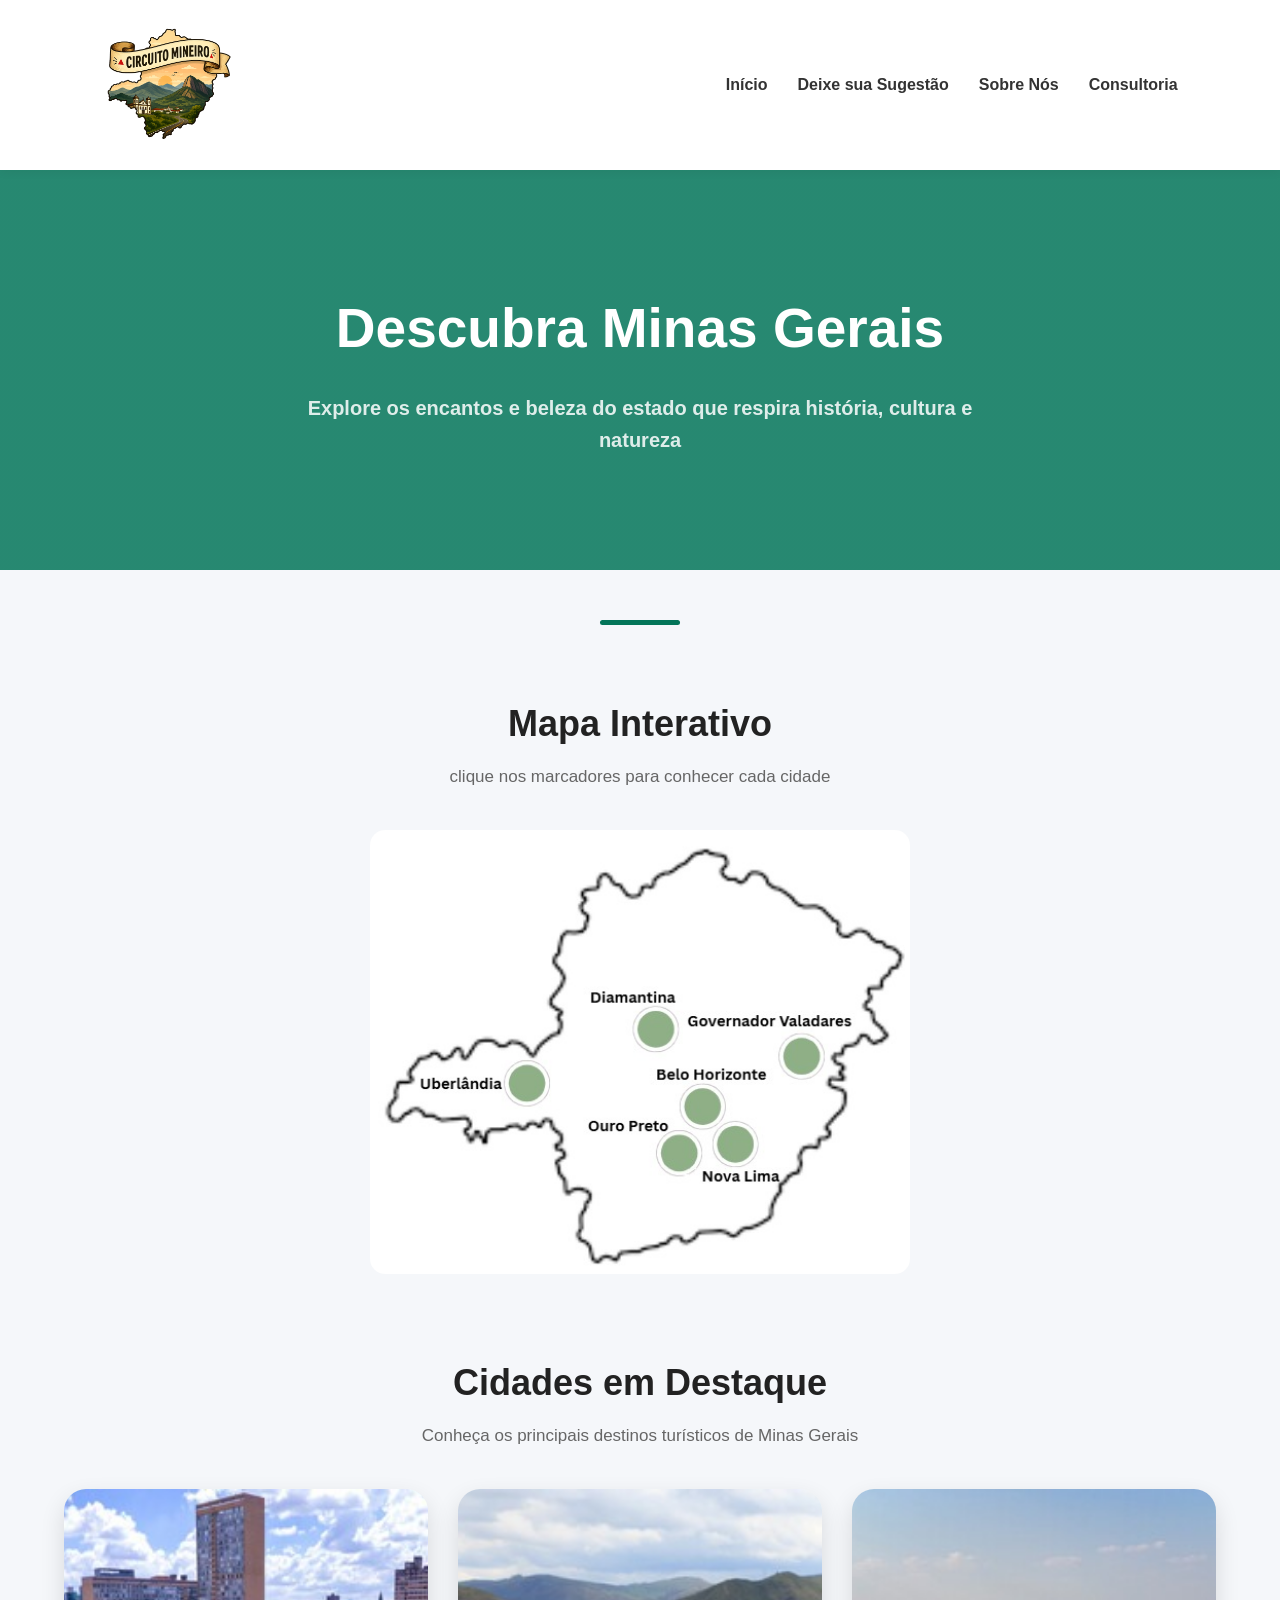
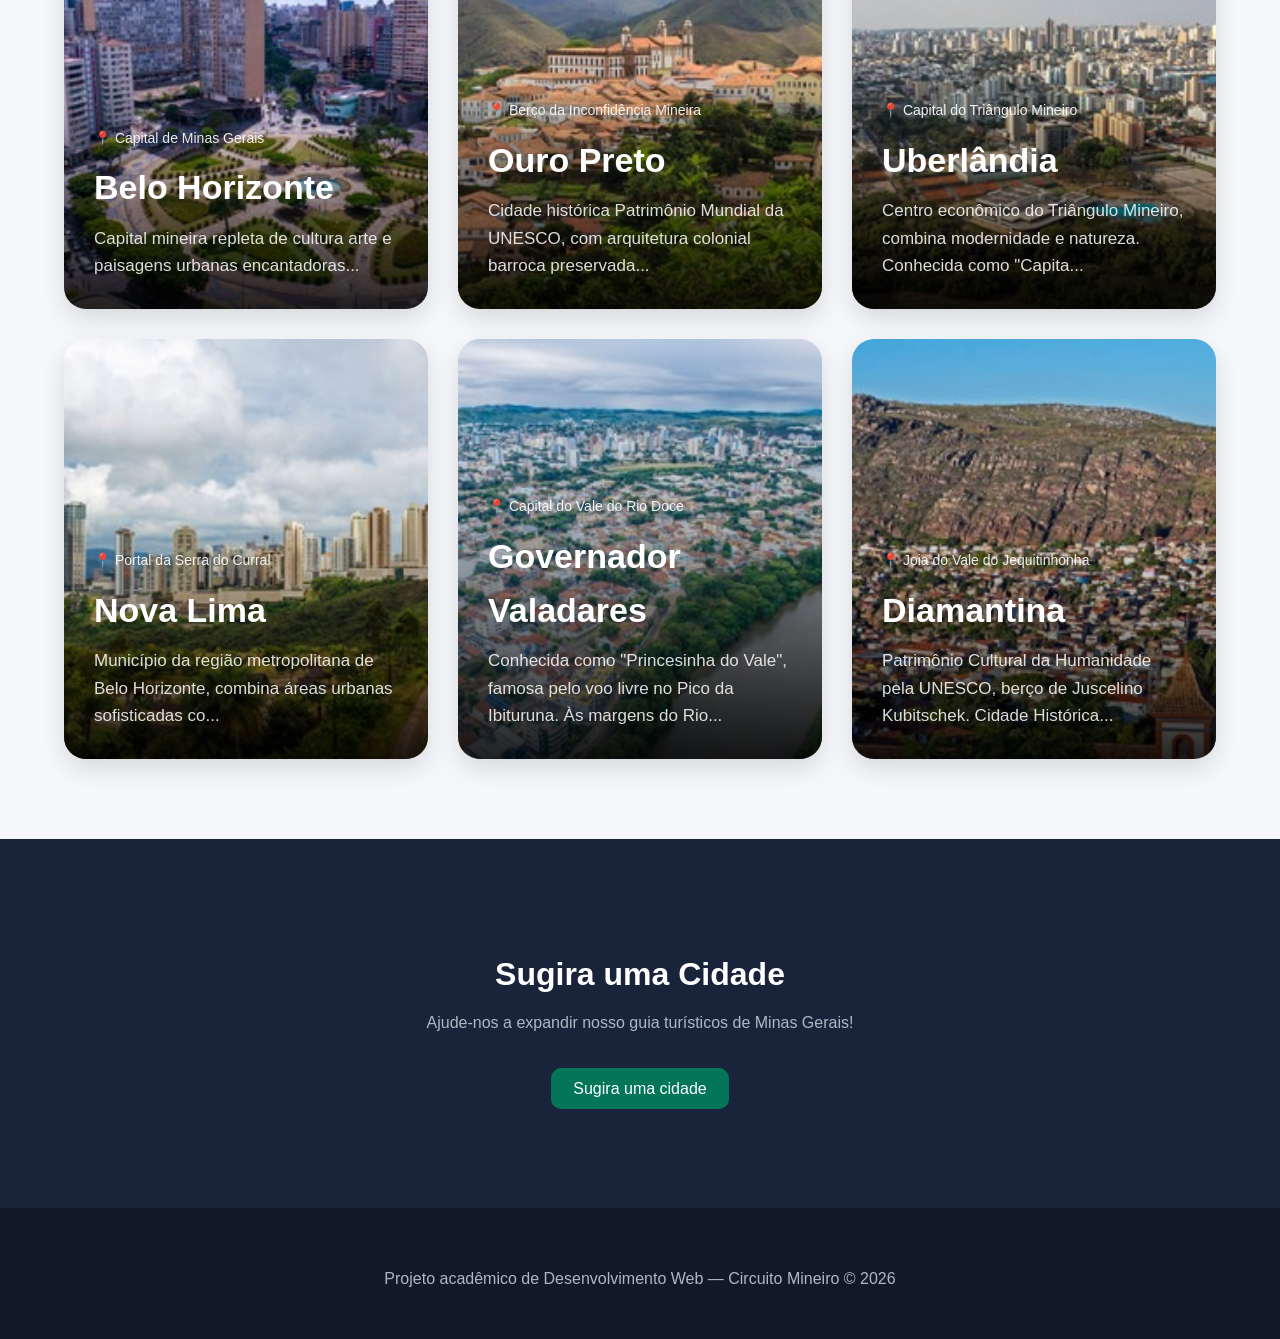
==== commit a906c78d: "Update index.html" ====
--- a/index.html
+++ b/index.html
@@ -35,7 +35,7 @@
     </header>
     <div class="faixa">
         <h1>Descubra Minas Gerais</h1>
-        <h4>Explore os encantos e belexa do estado que respira história, cultura e natureza</h4>
+        <h4>Explore os encantos e beleza do estado que respira história, cultura e natureza</h4>
     </div>
 
     <div class="divisao"></div>
@@ -195,4 +195,4 @@
 
 </script>
 
-</html>+</html>
